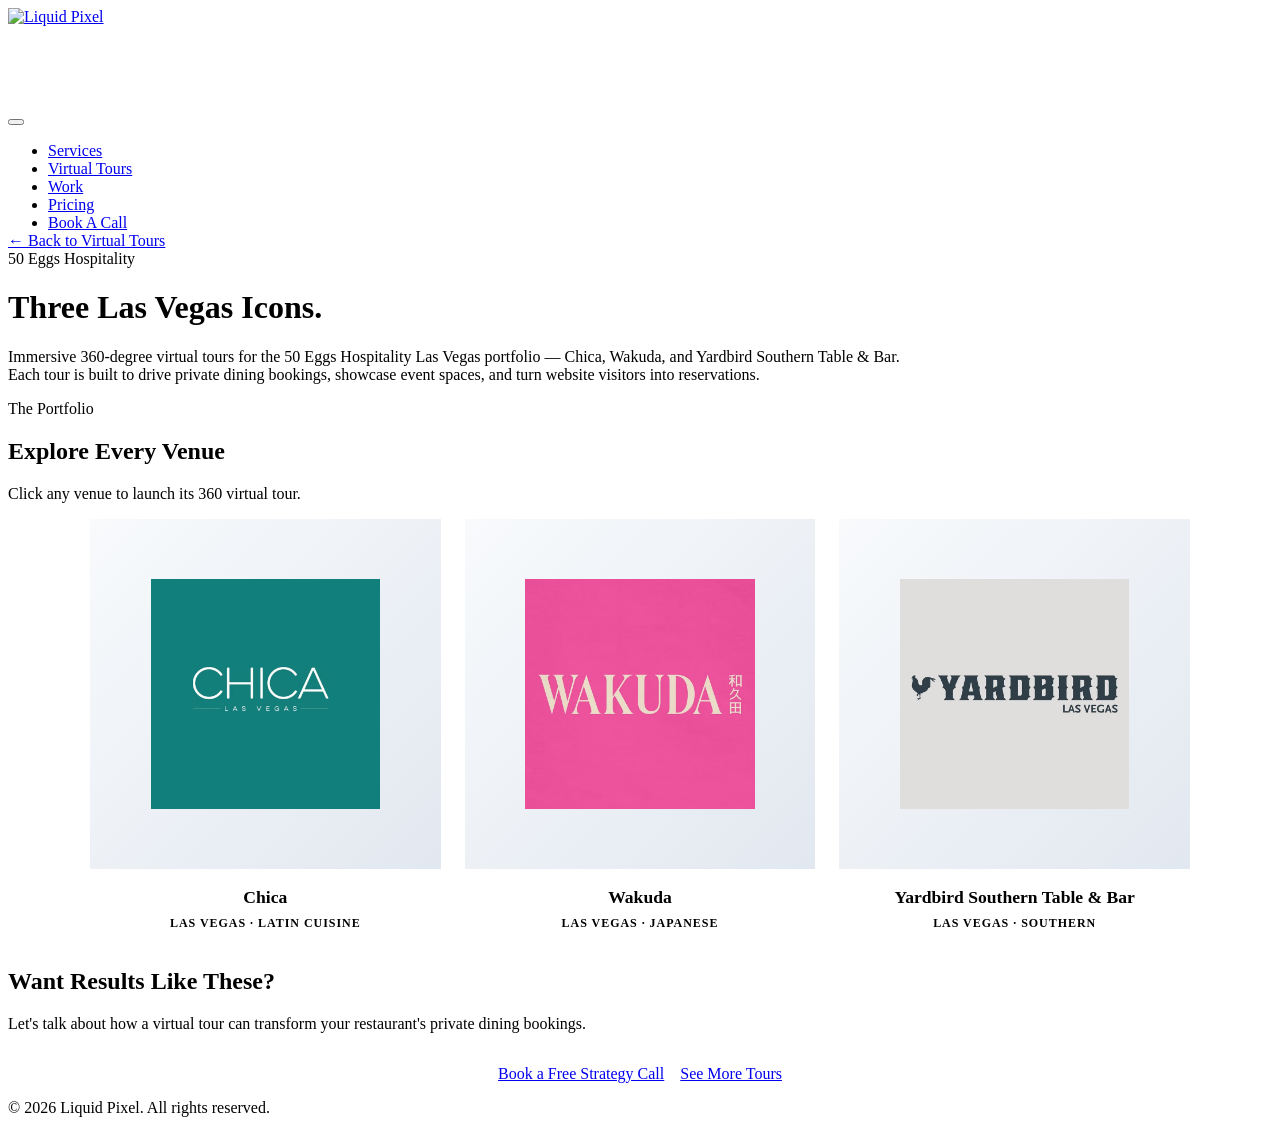
==== 50eggshospitality.html @ f17572f5 "Add Virtual Tours nav + rebuild portfolio gallery with 50+ venues - Add "Virtual Tours" link to navb" ====
<!doctype html>
<html lang="en">
  <head>
    <meta charset="UTF-8" />
    <meta name="viewport" content="width=device-width, initial-scale=1.0, maximum-scale=5.0" />
    <title>50 Eggs Hospitality Virtual Tours | Liquid Pixel</title>

    <meta name="title" content="50 Eggs Hospitality Virtual Tours | Liquid Pixel" />
    <meta name="description" content="Immersive 360-degree virtual tours for 50 Eggs Hospitality venues — Chica, Wakuda, and Yardbird Southern Table &amp; Bar in Las Vegas." />
    <link rel="canonical" href="https://www.liquidpixelagency.com/50eggshospitality" />

    <!-- Google tag (gtag.js) -->
    <script async src="https://www.googletagmanager.com/gtag/js?id=G-KWXNT20QLC"></script>
    <script>
      window.dataLayer = window.dataLayer || [];
      function gtag(){dataLayer.push(arguments);}
      gtag('js', new Date());
      gtag('config', 'G-KWXNT20QLC');
    </script>

    <meta property="og:type" content="website" />
    <meta property="og:url" content="https://www.liquidpixelagency.com/50eggshospitality" />
    <meta property="og:title" content="50 Eggs Hospitality Virtual Tours | Liquid Pixel" />
    <meta property="og:description" content="360-degree virtual tours for Chica, Wakuda, and Yardbird — the 50 Eggs Hospitality Las Vegas portfolio." />
    <meta property="og:image" content="https://www.liquidpixelagency.com/assets/logos/clients/50eggs.avif" />

    <link rel="preconnect" href="https://fonts.googleapis.com" />
    <link rel="preconnect" href="https://fonts.gstatic.com" crossorigin />
    <link href="https://fonts.googleapis.com/css2?family=Inter:wght@400;500;600;700;800&display=swap" rel="stylesheet" />

    <link rel="stylesheet" href="styles.css" />

    <style>
      .venue-grid {
        display: grid;
        grid-template-columns: 1fr;
        gap: 1.5rem;
        max-width: 1100px;
        margin: 0 auto;
      }
      @media (min-width: 640px) { .venue-grid { grid-template-columns: repeat(3, 1fr); } }

      .venue-tile {
        background: var(--surface);
        border: 1px solid var(--border);
        border-radius: var(--radius);
        overflow: hidden;
        text-decoration: none;
        color: inherit;
        display: flex;
        flex-direction: column;
        transition: all 0.3s var(--ease);
      }
      .venue-tile:hover {
        transform: translateY(-4px);
        box-shadow: 0 12px 32px rgba(0, 0, 0, 0.12);
        border-color: rgba(0, 180, 216, 0.4);
      }
      .venue-tile-logo {
        aspect-ratio: 1 / 1;
        background: linear-gradient(135deg, #f8fafc 0%, #e2e8f0 100%);
        display: flex;
        align-items: center;
        justify-content: center;
        padding: 2rem;
      }
      .venue-tile-logo img {
        max-width: 80%;
        max-height: 80%;
        object-fit: contain;
      }
      .venue-tile-label {
        padding: 1.1rem 1.25rem;
        text-align: center;
        border-top: 1px solid var(--border);
      }
      .venue-tile-name {
        font-size: 1.1rem;
        font-weight: 700;
        margin: 0 0 0.25rem 0;
        line-height: 1.25;
      }
      .venue-tile-meta {
        font-size: 0.75rem;
        text-transform: uppercase;
        letter-spacing: 0.08em;
        color: var(--text-light-muted);
        font-weight: 600;
      }
    </style>

    <link href="https://assets.calendly.com/assets/external/widget.css" rel="stylesheet" />
    <script src="https://assets.calendly.com/assets/external/widget.js" type="text/javascript" async></script>
  </head>
  <body>

    <!-- Navigation -->
    <nav class="navbar scrolled">
      <div class="container nav-content">
        <a href="index.html">
          <img src="assets/logos/brand/liquidpixel.png" alt="Liquid Pixel" style="height: 100px; display: block;" />
        </a>
        <button class="nav-toggle" aria-label="Menu"><span></span><span></span><span></span></button>
        <ul class="nav-links" style="margin-bottom: 0">
          <li><a href="index.html#services">Services</a></li>
          <li><a href="virtualtours.html">Virtual Tours</a></li>
          <li><a href="index.html#case-studies">Work</a></li>
          <li><a href="index.html#pricing">Pricing</a></li>
          <li>
            <a href="#" class="btn btn-primary" onclick="Calendly.initPopupWidget({url: 'https://calendly.com/liquidpixeldigitalagency'}); return false;">
              Book A Call
            </a>
          </li>
        </ul>
      </div>
    </nav>

    <main>
      <header class="hero hero-subpage" id="home">
        <div class="container hero-content" style="max-width: 900px;">
          <a href="virtualtours.html" class="back-link">&larr; Back to Virtual Tours</a>
          <div class="hero-label">50 Eggs Hospitality</div>
          <h1 class="main-title slide-up">Three Las Vegas Icons.</h1>
          <p class="hero-desc fade-in-delay">
            Immersive 360-degree virtual tours for the 50 Eggs Hospitality Las Vegas portfolio — Chica, Wakuda, and Yardbird Southern Table &amp; Bar. Each tour is built to drive private dining bookings, showcase event spaces, and turn website visitors into reservations.
          </p>
        </div>
      </header>

      <!-- Venue Grid -->
      <section style="background: var(--bg-deep); border-top: 1px solid var(--border);">
        <div class="container">
          <div class="section-header">
            <span class="section-label">The Portfolio</span>
            <h2 class="section-title">Explore Every Venue</h2>
            <p class="section-subtitle">Click any venue to launch its 360 virtual tour.</p>
          </div>

          <div class="venue-grid">

            <a class="venue-tile" href="https://thedigitaluproar.s3.us-east-2.amazonaws.com/ChicaLV/index.htm" target="_blank" rel="noopener">
              <div class="venue-tile-logo"><img src="assets/logos/50eggs_venues/50eggs_chica.avif" alt="Chica Las Vegas" /></div>
              <div class="venue-tile-label">
                <p class="venue-tile-name">Chica</p>
                <span class="venue-tile-meta">Las Vegas &middot; Latin Cuisine</span>
              </div>
            </a>

            <a class="venue-tile" href="https://thedigitaluproar.s3.us-east-2.amazonaws.com/WAKUDALasVegas/index.htm" target="_blank" rel="noopener">
              <div class="venue-tile-logo"><img src="assets/logos/50eggs_venues/50eggs_wakuda.avif" alt="Wakuda Las Vegas" /></div>
              <div class="venue-tile-label">
                <p class="venue-tile-name">Wakuda</p>
                <span class="venue-tile-meta">Las Vegas &middot; Japanese</span>
              </div>
            </a>

            <a class="venue-tile" href="https://thedigitaluproar.s3.us-east-2.amazonaws.com/YardbirdLV/index.htm" target="_blank" rel="noopener">
              <div class="venue-tile-logo"><img src="assets/logos/50eggs_venues/50eggs_yardbird.avif" alt="Yardbird Southern Table & Bar Las Vegas" /></div>
              <div class="venue-tile-label">
                <p class="venue-tile-name">Yardbird Southern Table &amp; Bar</p>
                <span class="venue-tile-meta">Las Vegas &middot; Southern</span>
              </div>
            </a>

          </div>
        </div>
      </section>

      <!-- CTA -->
      <section>
        <div class="container">
          <div class="about-content text-center">
            <h2 class="section-title">Want Results Like These?</h2>
            <p class="section-subtitle" style="margin: 0 auto 2rem;">Let's talk about how a virtual tour can transform your restaurant's private dining bookings.</p>
            <div style="display: flex; gap: 1rem; justify-content: center; flex-wrap: wrap;">
              <a href="#" onclick="Calendly.initPopupWidget({url: 'https://calendly.com/liquidpixeldigitalagency'}); return false;" class="btn btn-primary lg">
                Book a Free Strategy Call
              </a>
              <a href="virtualtours.html" class="btn btn-secondary lg">See More Tours</a>
            </div>
          </div>
        </div>
      </section>
    </main>

    <!-- Footer -->
    <footer class="contact" id="contact">
      <div class="container">
        <div class="footer-inner">
          <div class="footer-bottom">
            <p>&copy; <span id="current-year">2026</span> Liquid Pixel. All rights reserved.</p>
          </div>
        </div>
      </div>
    </footer>

    <script src="script.js"></script>
  </body>
</html>
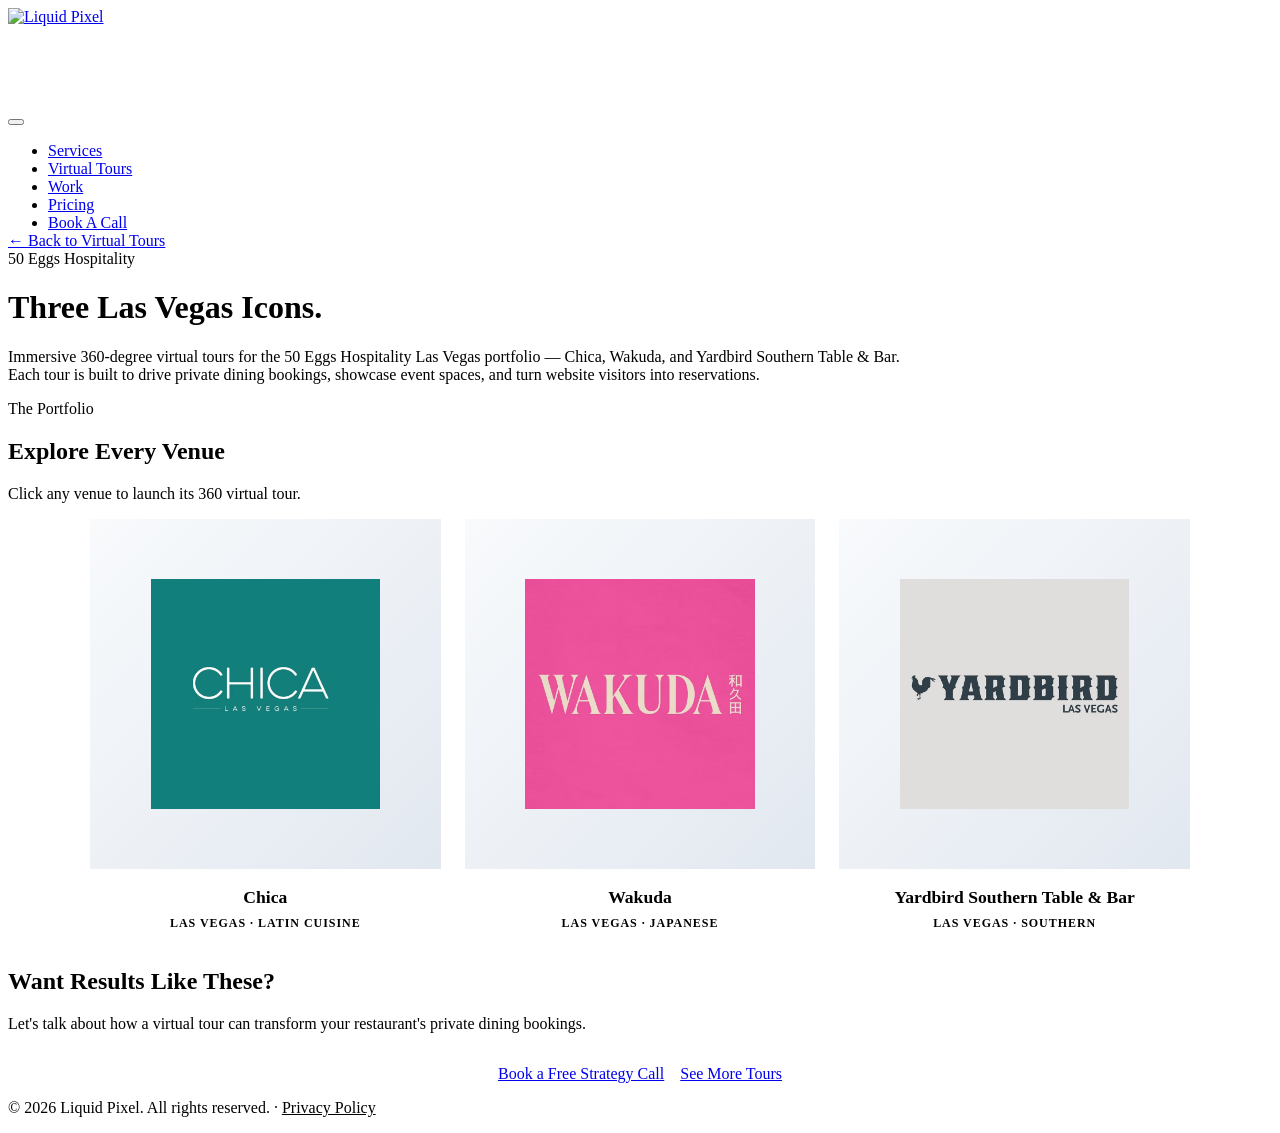
==== commit 30bacf04: "Fix dead Book A Call: point all Calendly links at calendly.com/rccepeda Every "Book A Call" button o" ====
--- a/50eggshospitality.html
+++ b/50eggshospitality.html
@@ -7,7 +7,7 @@
 
     <meta name="title" content="50 Eggs Hospitality Virtual Tours | Liquid Pixel" />
     <meta name="description" content="Immersive 360-degree virtual tours for 50 Eggs Hospitality venues — Chica, Wakuda, and Yardbird Southern Table &amp; Bar in Las Vegas." />
-    <link rel="canonical" href="https://www.liquidpixelagency.com/50eggshospitality" />
+    <link rel="canonical" href="https://liquidpixel.io/50eggshospitality" />
 
     <!-- Google tag (gtag.js) -->
     <script async src="https://www.googletagmanager.com/gtag/js?id=G-KWXNT20QLC"></script>
@@ -19,10 +19,10 @@
     </script>
 
     <meta property="og:type" content="website" />
-    <meta property="og:url" content="https://www.liquidpixelagency.com/50eggshospitality" />
+    <meta property="og:url" content="https://liquidpixel.io/50eggshospitality" />
     <meta property="og:title" content="50 Eggs Hospitality Virtual Tours | Liquid Pixel" />
     <meta property="og:description" content="360-degree virtual tours for Chica, Wakuda, and Yardbird — the 50 Eggs Hospitality Las Vegas portfolio." />
-    <meta property="og:image" content="https://www.liquidpixelagency.com/assets/logos/clients/50eggs.avif" />
+    <meta property="og:image" content="https://liquidpixel.io/assets/logos/clients/50eggs.avif" />
 
     <link rel="preconnect" href="https://fonts.googleapis.com" />
     <link rel="preconnect" href="https://fonts.gstatic.com" crossorigin />
@@ -91,6 +91,8 @@
 
     <link href="https://assets.calendly.com/assets/external/widget.css" rel="stylesheet" />
     <script src="https://assets.calendly.com/assets/external/widget.js" type="text/javascript" async></script>
+      <meta name="referrer" content="strict-origin-when-cross-origin" />
+    <meta http-equiv="Content-Security-Policy" content="default-src 'self'; script-src 'self' 'unsafe-inline' https://www.googletagmanager.com https://assets.calendly.com; style-src 'self' 'unsafe-inline' https://assets.calendly.com https://fonts.googleapis.com; font-src 'self' data: https://fonts.gstatic.com; img-src 'self' data: https:; frame-src https://calendly.com https://*.calendly.com https://player.vimeo.com; connect-src 'self' https://www.google-analytics.com https://*.google-analytics.com https://*.analytics.google.com https://www.googletagmanager.com https://calendly.com https://*.calendly.com; base-uri 'self'; form-action 'self' https://calendly.com; object-src 'none'" />
   </head>
   <body>
 
@@ -107,7 +109,7 @@
           <li><a href="index.html#case-studies">Work</a></li>
           <li><a href="index.html#pricing">Pricing</a></li>
           <li>
-            <a href="#" class="btn btn-primary" onclick="Calendly.initPopupWidget({url: 'https://calendly.com/liquidpixeldigitalagency'}); return false;">
+            <a href="#" class="btn btn-primary" onclick="Calendly.initPopupWidget({url: 'https://calendly.com/rccepeda'}); return false;">
               Book A Call
             </a>
           </li>
@@ -173,7 +175,7 @@
             <h2 class="section-title">Want Results Like These?</h2>
             <p class="section-subtitle" style="margin: 0 auto 2rem;">Let's talk about how a virtual tour can transform your restaurant's private dining bookings.</p>
             <div style="display: flex; gap: 1rem; justify-content: center; flex-wrap: wrap;">
-              <a href="#" onclick="Calendly.initPopupWidget({url: 'https://calendly.com/liquidpixeldigitalagency'}); return false;" class="btn btn-primary lg">
+              <a href="#" onclick="Calendly.initPopupWidget({url: 'https://calendly.com/rccepeda'}); return false;" class="btn btn-primary lg">
                 Book a Free Strategy Call
               </a>
               <a href="virtualtours.html" class="btn btn-secondary lg">See More Tours</a>
@@ -188,7 +190,7 @@
       <div class="container">
         <div class="footer-inner">
           <div class="footer-bottom">
-            <p>&copy; <span id="current-year">2026</span> Liquid Pixel. All rights reserved.</p>
+            <p>&copy; <span id="current-year">2026</span> Liquid Pixel. All rights reserved. &middot; <a href="privacy.html" style="color:inherit;text-decoration:underline;">Privacy Policy</a></p>
           </div>
         </div>
       </div>
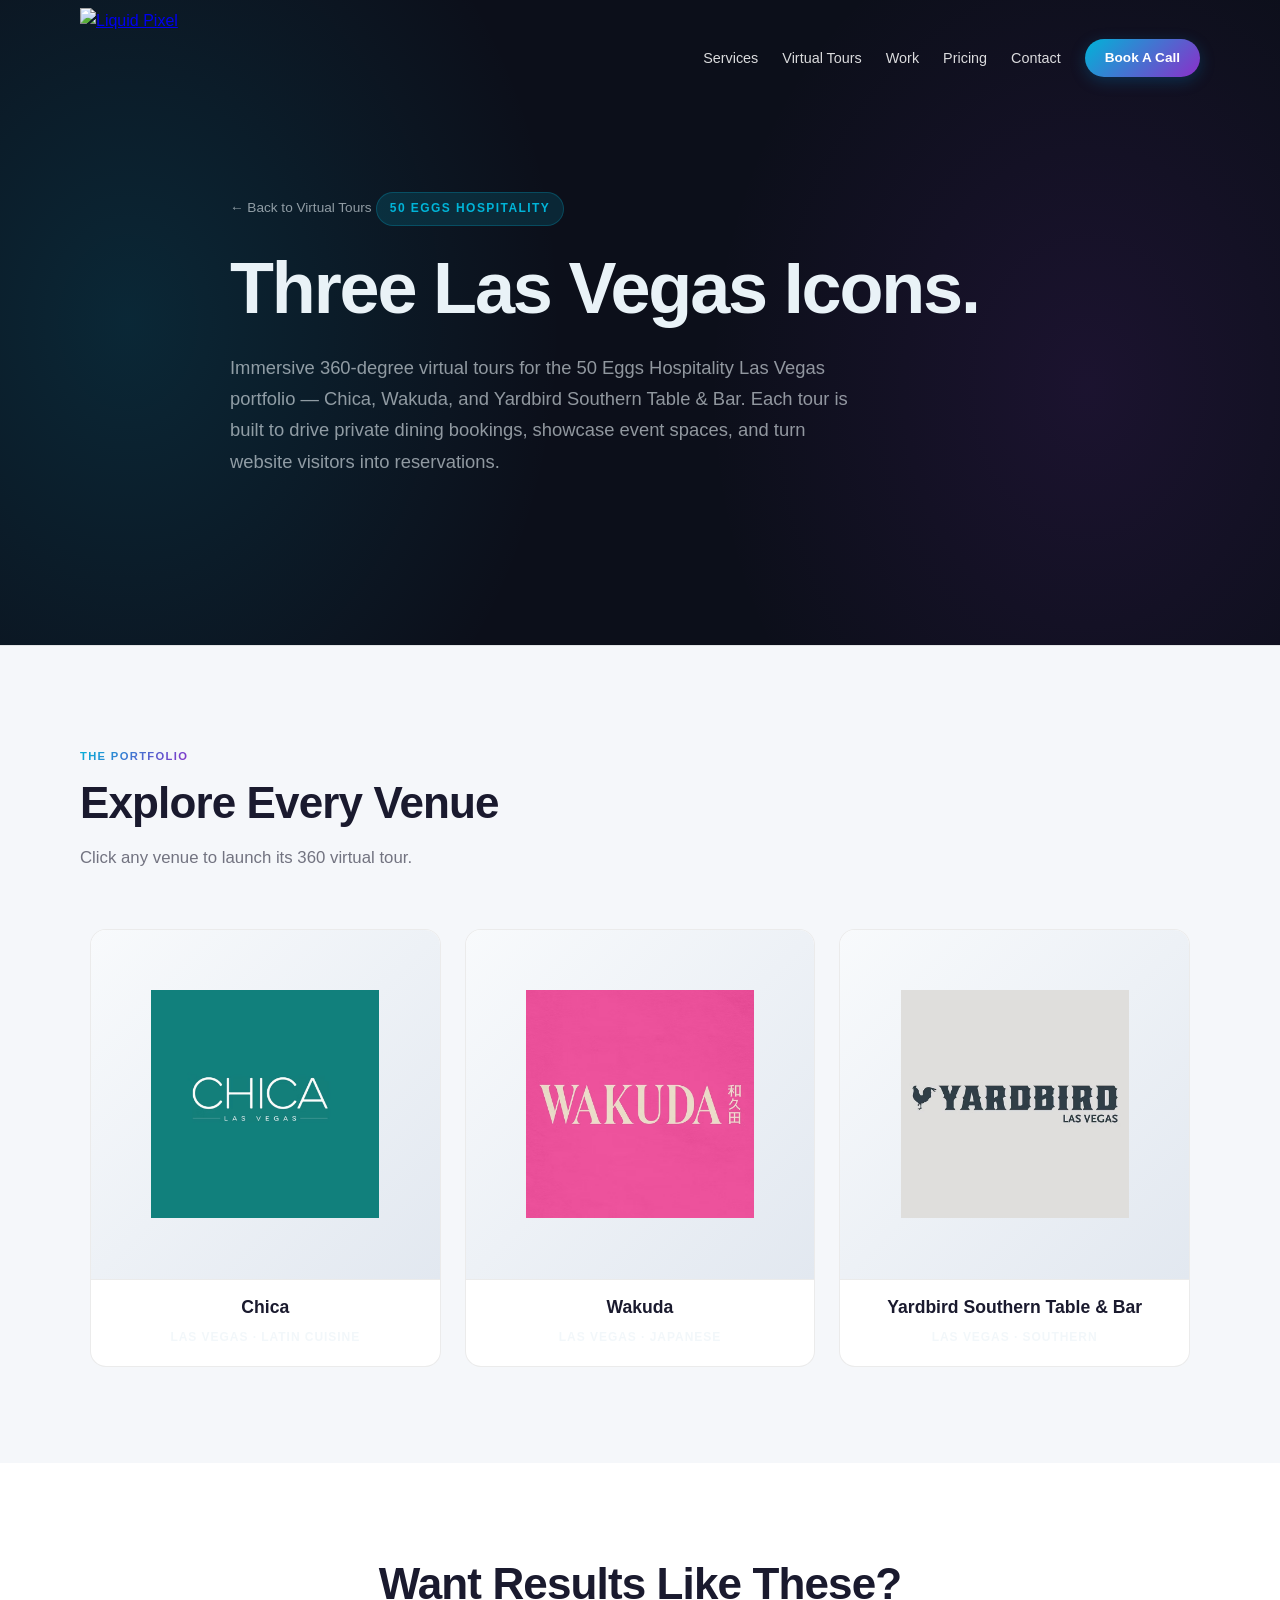
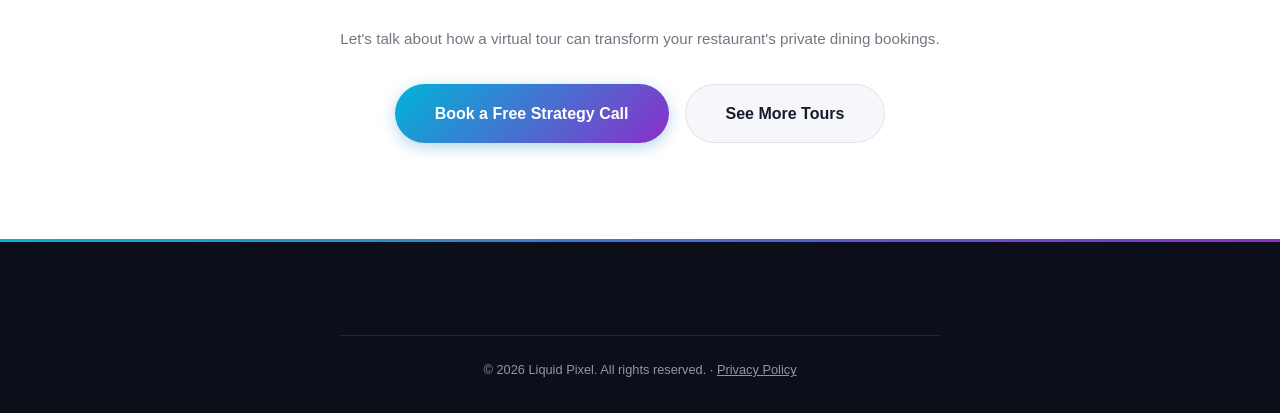
==== commit 229190e7: "Add /contact page with quote form; fix mobile menu sitewide Contact form (Web3Forms — liquidpixel.io" ====
--- a/50eggshospitality.html
+++ b/50eggshospitality.html
@@ -93,7 +93,103 @@
     <script src="https://assets.calendly.com/assets/external/widget.js" type="text/javascript" async></script>
       <meta name="referrer" content="strict-origin-when-cross-origin" />
     <meta http-equiv="Content-Security-Policy" content="default-src 'self'; script-src 'self' 'unsafe-inline' https://www.googletagmanager.com https://assets.calendly.com; style-src 'self' 'unsafe-inline' https://assets.calendly.com https://fonts.googleapis.com; font-src 'self' data: https://fonts.gstatic.com; img-src 'self' data: https:; frame-src https://calendly.com https://*.calendly.com https://player.vimeo.com; connect-src 'self' https://www.google-analytics.com https://*.google-analytics.com https://*.analytics.google.com https://www.googletagmanager.com https://calendly.com https://*.calendly.com; base-uri 'self'; form-action 'self' https://calendly.com; object-src 'none'" />
-  </head>
+    <!-- Structured data added 2026-09-22 (OPS-LT06: every page carries schema).
+       CollectionPage + ItemList generated FROM THIS PAGE'S OWN MARKUP, so it cannot
+       drift from what is actually listed. NOT VideoObject: these are 360 walkthroughs
+       hosted on S3, not video, and false markup is worse than none. -->
+  <script type="application/ld+json">
+{
+  "@context": "https://schema.org",
+  "@graph": [
+    {
+      "@type": "BreadcrumbList",
+      "itemListElement": [
+        {
+          "@type": "ListItem",
+          "position": 1,
+          "name": "Home",
+          "item": "https://liquidpixel.io/"
+        },
+        {
+          "@type": "ListItem",
+          "position": 2,
+          "name": "Virtual Tours",
+          "item": "https://liquidpixel.io/virtualtours"
+        },
+        {
+          "@type": "ListItem",
+          "position": 3,
+          "name": "50 Eggs Hospitality Virtual Tours",
+          "item": "https://liquidpixel.io/50eggshospitality"
+        }
+      ]
+    },
+    {
+      "@type": "CollectionPage",
+      "@id": "https://liquidpixel.io/50eggshospitality",
+      "name": "50 Eggs Hospitality Virtual Tours",
+      "url": "https://liquidpixel.io/50eggshospitality",
+      "description": "Immersive 360-degree virtual tours for 50 Eggs Hospitality venues — Chica, Wakuda, and Yardbird Southern Table & Bar in Las Vegas.",
+      "isPartOf": {
+        "@type": "WebSite",
+        "name": "Liquid Pixel",
+        "url": "https://liquidpixel.io/"
+      },
+      "provider": {
+        "@type": "Organization",
+        "name": "Liquid Pixel",
+        "url": "https://liquidpixel.io/"
+      },
+      "mainEntity": {
+        "@type": "ItemList",
+        "numberOfItems": 3,
+        "itemListElement": [
+          {
+            "@type": "ListItem",
+            "position": 1,
+            "item": {
+              "@type": "CreativeWork",
+              "name": "Chica",
+              "url": "https://thedigitaluproar.s3.us-east-2.amazonaws.com/ChicaLV/index.htm",
+              "creator": {
+                "@type": "Organization",
+                "name": "Liquid Pixel"
+              }
+            }
+          },
+          {
+            "@type": "ListItem",
+            "position": 2,
+            "item": {
+              "@type": "CreativeWork",
+              "name": "Wakuda",
+              "url": "https://thedigitaluproar.s3.us-east-2.amazonaws.com/WAKUDALasVegas/index.htm",
+              "creator": {
+                "@type": "Organization",
+                "name": "Liquid Pixel"
+              }
+            }
+          },
+          {
+            "@type": "ListItem",
+            "position": 3,
+            "item": {
+              "@type": "CreativeWork",
+              "name": "Yardbird Southern Table & Bar",
+              "url": "https://thedigitaluproar.s3.us-east-2.amazonaws.com/YardbirdLV/index.htm",
+              "creator": {
+                "@type": "Organization",
+                "name": "Liquid Pixel"
+              }
+            }
+          }
+        ]
+      }
+    }
+  ]
+}
+  </script>
+</head>
   <body>
 
     <!-- Navigation -->
@@ -108,6 +204,7 @@
           <li><a href="virtualtours.html">Virtual Tours</a></li>
           <li><a href="index.html#case-studies">Work</a></li>
           <li><a href="index.html#pricing">Pricing</a></li>
+          <li><a href="contact.html">Contact</a></li>
           <li>
             <a href="#" class="btn btn-primary" onclick="Calendly.initPopupWidget({url: 'https://calendly.com/rccepeda'}); return false;">
               Book A Call
--- a/styles.css
+++ b/styles.css
@@ -0,0 +1,1455 @@
+/* ━━━━━━━━━━━━━━━━━━━━━━━━━━━━━━━━━━━━━━━━━━
+   Liquid Pixel — Creative Edition
+   Bold gradients, animated accents, agency energy
+   Revert: rename styles-base.css -> styles.css
+   ━━━━━━━━━━━━━━━━━━━━━━━━━━━━━━━━━━━━━━━━━━ */
+
+:root {
+  --bg: #ffffff;
+  --bg-deep: #f5f7fa;
+  --bg-dark: #0c0f1a;
+  --surface: #ffffff;
+  --surface-hover: #f0f2f5;
+  --surface-dark: #161b2e;
+  --border: rgba(0, 0, 0, 0.08);
+  --border-hover: rgba(0, 0, 0, 0.15);
+  --border-light: rgba(255, 255, 255, 0.1);
+  --primary: #0077B6;
+  --primary-soft: rgba(0, 119, 182, 0.1);
+  --secondary: #8B2FC9;
+  --secondary-soft: rgba(139, 47, 201, 0.1);
+  --cyan: #00B4D8;
+  --magenta: #C850C0;
+  --accent-gradient: linear-gradient(135deg, #00B4D8, #8B2FC9);
+  --accent-gradient-wide: linear-gradient(135deg, #00B4D8, #0077B6, #8B2FC9, #C850C0);
+  --text: #1a1a2e;
+  --text-muted: rgba(26, 26, 46, 0.6);
+  --text-dim: rgba(26, 26, 46, 0.4);
+  --text-light: #e9f2f7;
+  --text-light-muted: rgba(233, 242, 247, 0.6);
+  --font: "Inter", -apple-system, BlinkMacSystemFont, sans-serif;
+  --ease: cubic-bezier(0.25, 0.8, 0.25, 1);
+  --radius: 16px;
+  --radius-sm: 10px;
+}
+
+* { margin: 0; padding: 0; box-sizing: border-box; }
+
+html {
+  scroll-behavior: smooth;
+  -webkit-font-smoothing: antialiased;
+  -moz-osx-font-smoothing: grayscale;
+}
+
+body {
+  font-family: var(--font);
+  background: var(--bg);
+  color: var(--text);
+  line-height: 1.6;
+  overflow-x: hidden;
+}
+
+/* ── Layout ── */
+.container {
+  width: 100%;
+  max-width: 1200px;
+  margin: 0 auto;
+  padding: 0 1.5rem;
+}
+
+/* ── Typography ── */
+h1, h2, h3, h4 {
+  line-height: 1.15;
+  font-weight: 700;
+  letter-spacing: -0.02em;
+}
+
+.section-title {
+  font-size: 2.25rem;
+  margin-bottom: 1rem;
+}
+
+.section-subtitle {
+  color: var(--text-muted);
+  font-size: 1.05rem;
+  line-height: 1.7;
+  max-width: 600px;
+}
+
+.text-center { text-align: center; }
+.text-center .section-subtitle { margin: 0 auto; }
+
+/* ── Gradient Text Utility ── */
+.gradient-text {
+  background: var(--accent-gradient);
+  -webkit-background-clip: text;
+  -webkit-text-fill-color: transparent;
+  background-clip: text;
+}
+
+/* ── Buttons ── */
+.btn {
+  display: inline-flex;
+  align-items: center;
+  justify-content: center;
+  padding: 0.75rem 1.5rem;
+  border-radius: 50px;
+  font-weight: 600;
+  font-size: 0.9rem;
+  text-decoration: none;
+  transition: all 0.3s var(--ease);
+  cursor: pointer;
+  border: none;
+  font-family: var(--font);
+}
+
+.btn-primary {
+  background: var(--accent-gradient);
+  color: #fff;
+  box-shadow: 0 4px 15px rgba(0, 119, 182, 0.3);
+}
+.btn-primary:hover {
+  transform: translateY(-2px);
+  box-shadow: 0 6px 25px rgba(0, 119, 182, 0.4);
+}
+
+.btn-gradient {
+  background: var(--accent-gradient);
+  color: #fff;
+  box-shadow: 0 4px 15px rgba(139, 47, 201, 0.3);
+}
+.btn-gradient:hover {
+  transform: translateY(-2px);
+  box-shadow: 0 6px 25px rgba(139, 47, 201, 0.4);
+}
+
+.btn-secondary {
+  background: var(--bg-deep);
+  color: var(--text);
+  border: 1px solid var(--border);
+}
+.btn-secondary:hover {
+  background: var(--surface-hover);
+  border-color: var(--border-hover);
+  transform: translateY(-1px);
+}
+
+.btn-outline {
+  background: transparent;
+  color: var(--text);
+  border: 2px solid var(--border-hover);
+}
+.btn-outline:hover {
+  border-color: var(--primary);
+  color: var(--primary);
+  transform: translateY(-1px);
+}
+
+/* Light variant for dark sections */
+.btn-outline-light {
+  background: transparent;
+  color: var(--text-light);
+  border: 2px solid var(--border-light);
+}
+.btn-outline-light:hover {
+  border-color: var(--cyan);
+  color: var(--cyan);
+  transform: translateY(-1px);
+}
+
+.btn.lg {
+  padding: 1rem 2.5rem;
+  font-size: 1rem;
+}
+
+/* ── Navbar ── */
+.navbar {
+  position: fixed;
+  top: 0;
+  width: 100%;
+  z-index: 100;
+  padding: 0.5rem 0;
+  background: transparent;
+  transition: all 0.3s var(--ease);
+}
+
+/* 🔴 backdrop-filter must NOT sit on .navbar itself.
+   backdrop-filter (like transform/filter/perspective) makes the element a
+   CONTAINING BLOCK for position:fixed descendants — which trapped the
+   full-screen mobile menu (.nav-links, position:fixed; inset:0) inside the
+   116px bar. The menu opened but rendered as a squashed horizontal strip.
+   It broke on every subpage, and on the homepage the moment a visitor
+   scrolled far enough for .scrolled to be applied.
+   Fix: paint the blur on a pseudo-element, which has no fixed descendants. */
+.navbar.scrolled {
+  background: transparent;
+  border-bottom: 1px solid var(--border);
+  box-shadow: 0 1px 3px rgba(0, 0, 0, 0.05);
+}
+
+.navbar.scrolled::before {
+  content: "";
+  position: absolute;
+  inset: 0;
+  z-index: -1;
+  background: rgba(255, 255, 255, 0.92);
+  backdrop-filter: blur(20px);
+  -webkit-backdrop-filter: blur(20px);
+}
+
+.nav-content {
+  display: flex;
+  align-items: center;
+  justify-content: space-between;
+}
+
+.nav-links {
+  display: flex;
+  list-style: none;
+  align-items: center;
+  gap: 1.5rem;
+}
+
+.nav-links a:not(.btn) {
+  color: #ffffff;
+  text-decoration: none;
+  font-weight: 500;
+  font-size: 0.9rem;
+  opacity: 0.85;
+  transition: opacity 0.2s, color 0.3s;
+}
+.nav-links a:not(.btn):hover {
+  opacity: 1;
+}
+
+.navbar.scrolled .nav-links a:not(.btn) {
+  color: var(--text);
+}
+
+.nav-links a.btn {
+  padding: 0.5rem 1.25rem;
+  font-size: 0.85rem;
+  width: auto;
+}
+
+/* ── Mobile Nav ── */
+.nav-toggle {
+  display: none;
+  background: none;
+  border: none;
+  cursor: pointer;
+  padding: 0.5rem;
+  z-index: 101;
+}
+
+.nav-toggle span {
+  display: block;
+  width: 24px;
+  height: 2px;
+  background: #fff;
+  margin: 5px 0;
+  transition: all 0.3s var(--ease);
+}
+
+.navbar.scrolled .nav-toggle span {
+  background: var(--text);
+}
+
+@media (max-width: 767px) {
+  .nav-toggle {
+    display: block;
+  }
+
+  .nav-links {
+    display: none;
+    position: fixed;
+    top: 0;
+    left: 0;
+    right: 0;
+    bottom: 0;
+    background: rgba(12, 15, 26, 0.97);
+    backdrop-filter: blur(20px);
+    flex-direction: column;
+    justify-content: center;
+    align-items: center;
+    gap: 2rem;
+    z-index: 100;
+  }
+
+  .nav-links.open {
+    display: flex;
+  }
+
+  .nav-links a:not(.btn) {
+    color: #fff !important;
+    font-size: 1.25rem;
+    opacity: 1;
+  }
+
+  .nav-links a.btn {
+    padding: 0.75rem 2rem;
+    font-size: 1rem;
+  }
+
+  .nav-toggle.open span:nth-child(1) {
+    transform: rotate(45deg) translate(5px, 5px);
+  }
+  .nav-toggle.open span:nth-child(2) {
+    opacity: 0;
+  }
+  .nav-toggle.open span:nth-child(3) {
+    transform: rotate(-45deg) translate(5px, -5px);
+  }
+}
+
+/* ── Hero — Full gradient dark section ── */
+.hero {
+  min-height: 100vh;
+  display: flex;
+  align-items: center;
+  padding: 10rem 0 6rem;
+  position: relative;
+  background: var(--bg-dark);
+  color: var(--text-light);
+  overflow: hidden;
+}
+
+.hero::before {
+  content: "";
+  position: absolute;
+  top: -50%;
+  left: -30%;
+  width: 80%;
+  height: 200%;
+  background: radial-gradient(ellipse, rgba(0, 180, 216, 0.15) 0%, transparent 60%);
+  pointer-events: none;
+  animation: heroGlow1 8s ease-in-out infinite alternate;
+}
+
+.hero::after {
+  content: "";
+  position: absolute;
+  bottom: -50%;
+  right: -20%;
+  width: 70%;
+  height: 180%;
+  background: radial-gradient(ellipse, rgba(139, 47, 201, 0.12) 0%, transparent 60%);
+  pointer-events: none;
+  animation: heroGlow2 10s ease-in-out infinite alternate;
+}
+
+@keyframes heroGlow1 {
+  0% { transform: translate(0, 0) scale(1); }
+  100% { transform: translate(5%, 3%) scale(1.1); }
+}
+
+@keyframes heroGlow2 {
+  0% { transform: translate(0, 0) scale(1); }
+  100% { transform: translate(-4%, -2%) scale(1.05); }
+}
+
+.hero-content {
+  position: relative;
+  z-index: 1;
+  max-width: 800px;
+}
+
+.hero-label {
+  display: inline-block;
+  font-size: 0.75rem;
+  font-weight: 600;
+  text-transform: uppercase;
+  letter-spacing: 0.12em;
+  color: var(--cyan);
+  margin-bottom: 1.5rem;
+  padding: 0.4rem 0.8rem;
+  background: rgba(0, 180, 216, 0.15);
+  border: 1px solid rgba(0, 180, 216, 0.25);
+  border-radius: 50px;
+}
+
+.main-title {
+  font-size: 3rem;
+  font-weight: 800;
+  margin-bottom: 1.5rem;
+  letter-spacing: -0.03em;
+  line-height: 1.08;
+  color: var(--text-light);
+}
+
+.hero-desc {
+  font-size: 1.1rem;
+  color: var(--text-light-muted);
+  margin-bottom: 2.5rem;
+  line-height: 1.7;
+  max-width: 620px;
+}
+
+.hero-ctas {
+  display: flex;
+  gap: 1rem;
+  flex-wrap: wrap;
+}
+
+.hero-ctas .btn-secondary {
+  background: rgba(255, 255, 255, 0.08);
+  color: var(--text-light);
+  border: 1px solid rgba(255, 255, 255, 0.15);
+}
+.hero-ctas .btn-secondary:hover {
+  background: rgba(255, 255, 255, 0.15);
+  border-color: rgba(255, 255, 255, 0.3);
+}
+
+/* ── Trusted By — gradient divider ── */
+.trusted-by {
+  padding: 3rem 0;
+  position: relative;
+  background: var(--bg);
+}
+
+.trusted-by::before {
+  content: "";
+  position: absolute;
+  top: 0;
+  left: 0;
+  right: 0;
+  height: 3px;
+  background: var(--accent-gradient);
+}
+
+.trusted-logos {
+  display: flex;
+  justify-content: center;
+  align-items: center;
+  gap: 3rem;
+  flex-wrap: wrap;
+}
+
+.trusted-logo {
+  height: 70px;
+  width: auto;
+  object-fit: contain;
+  opacity: 0.5;
+  filter: grayscale(100%);
+  transition: all 0.4s var(--ease);
+}
+.trusted-logo:hover {
+  opacity: 1;
+  filter: grayscale(0%);
+  transform: scale(1.05);
+}
+.driscoll-logo { height: 55px; }
+
+/* ── Section Spacing ── */
+section {
+  padding: 6rem 0;
+}
+
+.section-header {
+  margin-bottom: 3.5rem;
+}
+
+.section-label {
+  display: inline-block;
+  font-size: 0.7rem;
+  font-weight: 700;
+  text-transform: uppercase;
+  letter-spacing: 0.12em;
+  background: var(--accent-gradient);
+  -webkit-background-clip: text;
+  -webkit-text-fill-color: transparent;
+  background-clip: text;
+  margin-bottom: 0.75rem;
+}
+
+/* Dark section variant */
+.section-dark {
+  background: var(--bg-dark);
+  color: var(--text-light);
+}
+
+.section-dark .section-title {
+  color: var(--text-light);
+}
+
+.section-dark .section-subtitle,
+.section-dark p {
+  color: var(--text-light-muted);
+}
+
+/* ── Cards ── */
+.card {
+  background: var(--surface);
+  border: 1px solid var(--border);
+  border-radius: var(--radius);
+  padding: 2rem;
+  transition: all 0.3s var(--ease);
+}
+.card:hover {
+  border-color: var(--border-hover);
+  transform: translateY(-2px);
+  box-shadow: 0 8px 30px rgba(0, 0, 0, 0.08);
+}
+
+/* ── Tours Carousel — dark section ── */
+.tours {
+  background: var(--bg-dark);
+  color: var(--text-light);
+  border: none;
+  position: relative;
+  overflow: hidden;
+}
+
+.tours::before {
+  content: "";
+  position: absolute;
+  top: 0;
+  left: 0;
+  right: 0;
+  height: 3px;
+  background: var(--accent-gradient);
+}
+
+.tours .section-title {
+  color: var(--text-light);
+}
+
+.carousel-container {
+  position: relative;
+  overflow: hidden;
+}
+
+.carousel-track {
+  display: flex;
+  overflow-x: auto;
+  scroll-snap-type: x mandatory;
+  scroll-behavior: smooth;
+  gap: 1.5rem;
+  padding: 0.5rem 0 2rem;
+  scrollbar-width: none;
+}
+.carousel-track::-webkit-scrollbar { display: none; }
+
+.carousel-card {
+  flex: 0 0 85%;
+  scroll-snap-align: start;
+  background: var(--surface-dark);
+  border: 1px solid var(--border-light);
+  border-radius: var(--radius);
+  overflow: hidden;
+  transition: all 0.3s var(--ease);
+}
+.carousel-card:hover {
+  border-color: rgba(0, 180, 216, 0.3);
+  transform: translateY(-4px);
+  box-shadow: 0 12px 40px rgba(0, 0, 0, 0.3);
+}
+
+.tour-image {
+  height: 200px;
+  width: 100%;
+  background-size: cover;
+  background-position: center;
+}
+
+.modern-gradient-1 { background: linear-gradient(135deg, #00B4D8 0%, #0077B6 100%); }
+.modern-gradient-2 { background: linear-gradient(135deg, #6B21A8 0%, #C850C0 100%); }
+.modern-gradient-3 { background: linear-gradient(135deg, #0077B6 0%, #8B2FC9 100%); }
+
+.tour-info {
+  padding: 1.5rem;
+}
+.tour-info h3 {
+  font-size: 1.1rem;
+  margin-bottom: 0.5rem;
+  font-weight: 600;
+  color: var(--text-light);
+}
+.tour-info p {
+  color: var(--text-light-muted);
+  font-size: 0.9rem;
+  line-height: 1.6;
+}
+
+.carousel-btn { display: none; }
+
+/* ── Services Grid — gradient border cards ── */
+.services-grid {
+  display: grid;
+  grid-template-columns: 1fr;
+  gap: 1.25rem;
+}
+
+.service-card {
+  background: var(--surface);
+  border-radius: var(--radius);
+  padding: 2rem;
+  display: flex;
+  flex-direction: column;
+  position: relative;
+  transition: all 0.3s var(--ease);
+  border: 1px solid var(--border);
+}
+
+.service-card::before {
+  content: "";
+  position: absolute;
+  top: 0;
+  left: 0;
+  right: 0;
+  height: 3px;
+  background: var(--accent-gradient);
+  border-radius: var(--radius) var(--radius) 0 0;
+  opacity: 0;
+  transition: opacity 0.3s;
+}
+
+.service-card:hover {
+  transform: translateY(-4px);
+  box-shadow: 0 12px 40px rgba(0, 0, 0, 0.08);
+  border-color: transparent;
+}
+
+.service-card:hover::before {
+  opacity: 1;
+}
+
+.service-icon {
+  font-size: 1.75rem;
+  margin-bottom: 1rem;
+  width: 52px;
+  height: 52px;
+  display: flex;
+  align-items: center;
+  justify-content: center;
+  background: var(--accent-gradient);
+  border-radius: var(--radius-sm);
+  color: #fff;
+}
+
+.service-card h3 {
+  font-size: 1.15rem;
+  font-weight: 700;
+  margin-bottom: 0.75rem;
+  color: var(--text);
+}
+
+.service-card p {
+  color: var(--text-muted);
+  font-size: 0.9rem;
+  line-height: 1.7;
+}
+
+.service-card .btn {
+  margin-top: auto;
+}
+
+/* ── Industries — dark section ── */
+.industries-scroll {
+  display: flex;
+  gap: 1rem;
+  overflow-x: auto;
+  padding: 0.5rem 0 1rem;
+  scroll-snap-type: x mandatory;
+  scrollbar-width: none;
+}
+.industries-scroll::-webkit-scrollbar { display: none; }
+
+.industry-card {
+  flex: 0 0 280px;
+  scroll-snap-align: start;
+  background: var(--surface);
+  border: 1px solid var(--border);
+  border-radius: var(--radius);
+  padding: 2rem;
+  transition: all 0.3s var(--ease);
+}
+.industry-card:hover {
+  transform: translateY(-2px);
+  box-shadow: 0 8px 30px rgba(0, 0, 0, 0.06);
+}
+
+.industry-card h3 {
+  font-size: 1.05rem;
+  font-weight: 700;
+  margin-bottom: 0.75rem;
+  background: var(--accent-gradient);
+  -webkit-background-clip: text;
+  -webkit-text-fill-color: transparent;
+  background-clip: text;
+}
+.industry-card p {
+  color: var(--text-muted);
+  font-size: 0.9rem;
+  line-height: 1.6;
+}
+
+/* ── FAQ ── */
+.faq-list {
+  max-width: 700px;
+  margin: 0 auto;
+  display: flex;
+  flex-direction: column;
+  gap: 0;
+}
+
+.faq-item {
+  border-bottom: 1px solid var(--border);
+  padding: 1.5rem 0;
+}
+
+.faq-item summary {
+  font-weight: 600;
+  font-size: 1rem;
+  cursor: pointer;
+  list-style: none;
+  display: flex;
+  justify-content: space-between;
+  align-items: center;
+  color: var(--text);
+  transition: color 0.2s;
+}
+.faq-item summary::-webkit-details-marker { display: none; }
+
+.faq-item summary:hover {
+  color: var(--primary);
+}
+
+.faq-item summary .faq-toggle {
+  color: var(--text-dim);
+  font-size: 1.25rem;
+  transition: transform 0.3s, color 0.3s;
+}
+
+.faq-item[open] summary .faq-toggle {
+  transform: rotate(45deg);
+  color: var(--secondary);
+}
+
+.faq-item p {
+  margin-top: 1rem;
+  color: var(--text-muted);
+  font-size: 0.9rem;
+  line-height: 1.7;
+}
+
+/* ── Case Studies ── */
+.case-studies-grid {
+  display: grid;
+  grid-template-columns: 1fr;
+  gap: 1.5rem;
+}
+
+.case-card {
+  background: var(--surface);
+  border: 1px solid var(--border);
+  border-radius: var(--radius);
+  padding: 2rem;
+  display: flex;
+  flex-direction: column;
+  position: relative;
+  transition: all 0.3s var(--ease);
+}
+.case-card:hover {
+  transform: translateY(-2px);
+  box-shadow: 0 8px 30px rgba(0, 0, 0, 0.08);
+}
+
+.case-card .case-logo {
+  position: absolute;
+  top: 1.5rem;
+  right: 1.5rem;
+  height: 65px;
+  width: auto;
+  object-fit: contain;
+  opacity: 0.6;
+  transition: opacity 0.3s;
+}
+
+.case-card:hover .case-logo {
+  opacity: 0.9;
+}
+
+.case-card h3 {
+  font-size: 1.25rem;
+  font-weight: 700;
+  margin-bottom: 0.25rem;
+  padding-right: 60px;
+}
+
+.case-card .case-venue {
+  font-size: 0.85rem;
+  font-weight: 500;
+  color: var(--text-muted);
+  margin-bottom: 1.5rem;
+}
+
+.case-section-label {
+  font-size: 0.7rem;
+  font-weight: 700;
+  text-transform: uppercase;
+  letter-spacing: 0.1em;
+  color: var(--text-dim);
+  margin-bottom: 0.5rem;
+}
+
+.case-card .case-text {
+  font-size: 0.9rem;
+  color: var(--text-muted);
+  line-height: 1.6;
+  margin-bottom: 1.25rem;
+}
+
+.case-card .btn {
+  margin-top: auto;
+}
+
+.case-metrics {
+  display: flex;
+  gap: 2rem;
+  padding: 1.25rem 0;
+  border-top: 1px solid var(--border);
+  border-bottom: 1px solid var(--border);
+  margin-bottom: 1.5rem;
+}
+
+.metric {
+  text-align: center;
+}
+.metric-value {
+  display: block;
+  font-size: 1.5rem;
+  font-weight: 800;
+  background: var(--accent-gradient);
+  -webkit-background-clip: text;
+  -webkit-text-fill-color: transparent;
+  background-clip: text;
+}
+.metric-label {
+  font-size: 0.75rem;
+  color: var(--text-dim);
+  text-transform: uppercase;
+  letter-spacing: 0.05em;
+}
+
+/* ── Pricing — featured card with gradient border ── */
+.pricing-grid {
+  display: grid;
+  grid-template-columns: 1fr;
+  gap: 1rem;
+  align-items: stretch;
+}
+
+.pricing-card {
+  background: var(--surface);
+  border: 1px solid var(--border);
+  border-radius: var(--radius);
+  padding: 2rem;
+  display: flex;
+  flex-direction: column;
+  transition: all 0.3s var(--ease);
+}
+.pricing-card:hover {
+  transform: translateY(-2px);
+  box-shadow: 0 8px 30px rgba(0, 0, 0, 0.08);
+}
+
+.pricing-card.featured {
+  border: none;
+  position: relative;
+  background: var(--surface);
+}
+
+.pricing-card.featured::before {
+  content: "";
+  position: absolute;
+  inset: 0;
+  border-radius: var(--radius);
+  padding: 2px;
+  background: var(--accent-gradient);
+  -webkit-mask: linear-gradient(#fff 0 0) content-box, linear-gradient(#fff 0 0);
+  -webkit-mask-composite: xor;
+  mask-composite: exclude;
+  pointer-events: none;
+}
+
+.pricing-card.featured:hover {
+  box-shadow: 0 12px 40px rgba(0, 119, 182, 0.15);
+}
+
+.pricing-card h3 {
+  font-size: 1.1rem;
+  font-weight: 700;
+  margin-bottom: 0.5rem;
+}
+
+.pricing-amount {
+  font-size: 2rem;
+  font-weight: 800;
+  background: var(--accent-gradient);
+  -webkit-background-clip: text;
+  -webkit-text-fill-color: transparent;
+  background-clip: text;
+  margin-bottom: 1.5rem;
+}
+
+.feature-list {
+  list-style: none;
+  margin: 0 0 2rem;
+  display: flex;
+  flex-direction: column;
+  gap: 0.75rem;
+  flex-grow: 1;
+}
+
+.feature-list li {
+  font-size: 0.9rem;
+  color: var(--text-muted);
+  padding-left: 1.5rem;
+  position: relative;
+}
+.feature-list li::before {
+  content: "";
+  position: absolute;
+  left: 0;
+  top: 0.5em;
+  width: 6px;
+  height: 6px;
+  background: var(--accent-gradient);
+  border-radius: 50%;
+}
+
+/* ── About ── */
+.about-content {
+  max-width: 700px;
+  margin: 0 auto;
+}
+
+.about-content .lead {
+  font-size: 1.2rem;
+  font-weight: 400;
+  color: var(--text);
+  margin-bottom: 1.5rem;
+  line-height: 1.7;
+}
+
+.about-content p {
+  color: var(--text-muted);
+  font-size: 0.95rem;
+  line-height: 1.7;
+  margin-bottom: 1rem;
+}
+
+.about-tagline {
+  font-weight: 700;
+  font-size: 1.1rem;
+  background: var(--accent-gradient);
+  -webkit-background-clip: text;
+  -webkit-text-fill-color: transparent;
+  background-clip: text;
+  margin-top: 1.5rem;
+  padding-top: 1.5rem;
+  border-top: 2px solid transparent;
+  border-image: var(--accent-gradient) 1;
+}
+
+/* ── Footer — dark with gradient top ── */
+.contact {
+  padding: 6rem 0 2rem;
+  background: var(--bg-dark);
+  color: var(--text-light);
+  position: relative;
+}
+
+.contact::before {
+  content: "";
+  position: absolute;
+  top: 0;
+  left: 0;
+  right: 0;
+  height: 3px;
+  background: var(--accent-gradient);
+}
+
+.footer-inner {
+  text-align: center;
+  max-width: 600px;
+  margin: 0 auto;
+}
+
+.footer-inner h2 {
+  font-size: 2rem;
+  margin-bottom: 1rem;
+  letter-spacing: -0.02em;
+  color: var(--text-light);
+}
+
+.footer-inner > p {
+  color: var(--text-light-muted);
+  margin-bottom: 2rem;
+  font-size: 1rem;
+}
+
+.contact-links {
+  display: flex;
+  gap: 1rem;
+  justify-content: center;
+  flex-wrap: wrap;
+  margin-bottom: 3rem;
+}
+
+.contact-links .btn-outline {
+  color: var(--text-light);
+  border-color: var(--border-light);
+}
+.contact-links .btn-outline:hover {
+  border-color: var(--cyan);
+  color: var(--cyan);
+}
+
+.footer-bottom {
+  border-top: 1px solid var(--border-light);
+  padding-top: 1.5rem;
+  text-align: center;
+  color: var(--text-light-muted);
+  font-size: 0.8rem;
+}
+
+/* ── Sub-page Hero (shorter) ── */
+.hero-subpage {
+  min-height: auto;
+  padding: 10rem 0 4rem;
+}
+
+.hero-subpage .hero-content {
+  max-width: 900px;
+}
+
+/* ── Tour Embed ── */
+.tour-embed {
+  width: 100%;
+  border-radius: var(--radius);
+  overflow: hidden;
+  border: 1px solid var(--border);
+  margin-bottom: 2rem;
+}
+
+.tour-embed iframe {
+  width: 100%;
+  height: 500px;
+  border: none;
+}
+
+/* ── Tour Grid (sub-pages) ── */
+.tour-grid {
+  display: grid;
+  grid-template-columns: 1fr;
+  gap: 2rem;
+}
+
+.tour-card {
+  background: var(--surface);
+  border: 1px solid var(--border);
+  border-radius: var(--radius);
+  overflow: hidden;
+  transition: all 0.3s var(--ease);
+}
+.tour-card:hover {
+  transform: translateY(-4px);
+  box-shadow: 0 12px 40px rgba(0, 0, 0, 0.1);
+}
+
+.tour-card-image {
+  height: 220px;
+  background-size: cover;
+  background-position: center;
+}
+
+.tour-card-body {
+  padding: 1.5rem;
+}
+
+.tour-card-body h3 {
+  font-size: 1.15rem;
+  margin-bottom: 0.5rem;
+}
+
+.tour-card-body p {
+  color: var(--text-muted);
+  font-size: 0.9rem;
+  line-height: 1.6;
+  margin-bottom: 1rem;
+}
+
+/* ── Back Link ── */
+.back-link {
+  display: inline-flex;
+  align-items: center;
+  gap: 0.5rem;
+  color: var(--text-light-muted);
+  text-decoration: none;
+  font-size: 0.85rem;
+  font-weight: 500;
+  margin-bottom: 1.5rem;
+  transition: color 0.2s;
+}
+.back-link:hover {
+  color: var(--cyan);
+}
+
+/* ── Animations ── */
+.fade-in {
+  animation: fadeIn 0.8s ease-out forwards;
+  opacity: 0;
+}
+.fade-in-delay {
+  animation: fadeIn 0.8s ease-out 0.3s forwards;
+  opacity: 0;
+}
+.slide-up {
+  animation: slideUp 0.8s ease-out forwards;
+  opacity: 0;
+  transform: translateY(20px);
+}
+
+@keyframes fadeIn { to { opacity: 1; } }
+@keyframes slideUp { to { opacity: 1; transform: translateY(0); } }
+
+/* ── Responsive ── */
+
+@media (min-width: 768px) {
+  .container { padding: 0 2.5rem; }
+  .section-title { font-size: 2.75rem; }
+
+  .main-title { font-size: 4rem; }
+  .hero { padding: 12rem 0 8rem; }
+  .hero-desc { font-size: 1.15rem; }
+
+  .carousel-card { flex: 0 0 calc(50% - 0.75rem); }
+  .tour-image { height: 240px; }
+
+  .carousel-btn {
+    display: flex;
+    align-items: center;
+    justify-content: center;
+    position: absolute;
+    top: 50%;
+    transform: translateY(-50%);
+    width: 40px;
+    height: 40px;
+    background: var(--surface-dark);
+    border: 1px solid var(--border-light);
+    color: var(--text-light);
+    border-radius: 50%;
+    cursor: pointer;
+    z-index: 10;
+    transition: all 0.2s;
+    font-size: 0.9rem;
+  }
+  .carousel-btn:hover {
+    background: rgba(0, 180, 216, 0.2);
+    border-color: var(--cyan);
+    color: var(--cyan);
+  }
+  .carousel-btn.prev { left: -0.5rem; }
+  .carousel-btn.next { right: -0.5rem; }
+
+  .services-grid {
+    grid-template-columns: repeat(2, 1fr);
+    gap: 1.5rem;
+  }
+
+  .case-studies-grid {
+    grid-template-columns: repeat(2, 1fr);
+  }
+
+  .pricing-grid {
+    grid-template-columns: repeat(3, 1fr);
+    gap: 1.5rem;
+  }
+
+  .tour-grid {
+    grid-template-columns: repeat(2, 1fr);
+  }
+
+  .tour-embed iframe {
+    height: 600px;
+  }
+
+  .trusted-logo { height: 90px; }
+  .driscoll-logo { height: 70px; }
+}
+
+@media (min-width: 1024px) {
+  .main-title { font-size: 4.5rem; }
+
+  .carousel-card { flex: 0 0 calc(33.333% - 1rem); }
+  .carousel-container { padding: 0 3rem; }
+  .carousel-btn.prev { left: 0; }
+  .carousel-btn.next { right: 0; }
+
+  .tour-grid {
+    grid-template-columns: repeat(3, 1fr);
+  }
+}
+
+/* ━━━ Reviews Marquee ━━━ */
+#reviews {
+  padding: 4rem 0 2rem;
+}
+
+.reviews-marquee {
+  width: 100%;
+  max-width: 1140px;
+  margin: 0 auto;
+  padding: 0 2rem;
+}
+
+.reviews-marquee::-webkit-scrollbar {
+  height: 4px;
+}
+
+.reviews-marquee::-webkit-scrollbar-track {
+  background: transparent;
+}
+
+.reviews-marquee::-webkit-scrollbar-thumb {
+  background: var(--accent);
+  border-radius: 4px;
+}
+
+.reviews-track {
+  display: flex;
+  gap: 1.5rem;
+  justify-content: center;
+  flex-wrap: wrap;
+  padding: 0.5rem 0;
+}
+
+.review-card {
+  flex-shrink: 0;
+  width: 340px;
+  background: var(--bg-deep);
+  border: 1px solid var(--border);
+  border-radius: 12px;
+  padding: 1.8rem;
+  transition: border-color 0.3s ease;
+}
+
+.review-card:hover {
+  border-color: var(--accent);
+}
+
+.review-stars {
+  color: #f5a623;
+  font-size: 1.2rem;
+  margin-bottom: 0.8rem;
+  letter-spacing: 0.1em;
+}
+
+.review-text {
+  color: var(--text-secondary);
+  font-size: 0.92rem;
+  line-height: 1.6;
+  margin-bottom: 1rem;
+  font-style: italic;
+}
+
+.review-author {
+  color: var(--text-dim);
+  font-size: 0.8rem;
+  font-weight: 600;
+  text-transform: uppercase;
+  letter-spacing: 0.08em;
+}
+
+.review-company {
+  color: var(--accent);
+  font-size: 0.75rem;
+  font-weight: 500;
+  margin-top: 0.25rem;
+  letter-spacing: 0.04em;
+}
+
+@keyframes marquee-scroll {
+  0% { transform: translateX(0); }
+  100% { transform: translateX(-50%); }
+}
+
+/* ━━━ Hero Video ━━━ */
+.hero-video {
+  margin-top: 2.5rem;
+  max-width: 800px;
+  width: 100%;
+}
+
+.video-wrapper {
+  position: relative;
+  padding-bottom: 56.25%; /* 16:9 */
+  height: 0;
+  overflow: hidden;
+  border-radius: 12px;
+  border: 1px solid var(--border);
+  box-shadow: 0 0 40px rgba(0, 180, 216, 0.15);
+}
+
+.video-wrapper iframe {
+  position: absolute;
+  top: 0;
+  left: 0;
+  width: 100%;
+  height: 100%;
+}
+
+/* ══════════════════════════════════════════════════════════════════════════
+   CONTACT FORM  (2026-09-28) — #get-started
+   ══════════════════════════════════════════════════════════════════════════ */
+.lp-form {
+  max-width: 720px;
+  margin: 3rem auto 0;
+  display: grid;
+  gap: 1.25rem;
+}
+
+/* minmax(0,…) not 1fr: a bare 1fr resolves to minmax(auto,1fr), which honours
+   an input's intrinsic min-width and blows the grid past its container. */
+.lp-row {
+  display: grid;
+  grid-template-columns: repeat(2, minmax(0, 1fr));
+  gap: 1.25rem;
+}
+
+.lp-field { display: flex; flex-direction: column; gap: 0.5rem; min-width: 0; }
+
+.lp-field label {
+  font-size: 0.875rem;
+  font-weight: 600;
+  color: var(--text);
+  letter-spacing: 0.01em;
+}
+
+.lp-req { color: var(--secondary); }
+
+.lp-form input,
+.lp-form select,
+.lp-form textarea {
+  width: 100%;
+  min-width: 0;
+  padding: 0.9rem 1rem;
+  font-family: var(--font);
+  font-size: 1rem;
+  color: var(--text);
+  background: var(--surface);
+  border: 1px solid var(--border);
+  border-radius: 12px;
+  transition: border-color 0.18s, box-shadow 0.18s;
+  -webkit-appearance: none;
+  appearance: none;
+}
+
+.lp-form textarea { resize: vertical; min-height: 120px; }
+
+.lp-form select {
+  background-image: url("data:image/svg+xml;charset=utf-8,%3Csvg xmlns='http://www.w3.org/2000/svg' viewBox='0 0 12 8'%3E%3Cpath fill='none' stroke='%231a1a2e' stroke-width='1.6' d='M1 1.5 6 6.5l5-5'/%3E%3C/svg%3E");
+  background-repeat: no-repeat;
+  background-position: right 1rem center;
+  background-size: 12px;
+  padding-right: 2.6rem;
+}
+
+.lp-form input:focus,
+.lp-form select:focus,
+.lp-form textarea:focus {
+  outline: none;
+  border-color: var(--cyan);
+  box-shadow: 0 0 0 3px rgba(0, 180, 216, 0.16);
+}
+
+.lp-form input:user-invalid,
+.lp-form select:user-invalid { border-color: #d64550; }
+
+/* Honeypot. Kept off-screen rather than display:none so bots that skip hidden
+   fields still fill it. Never use visibility/hidden here. */
+.lp-hp {
+  position: absolute !important;
+  left: -9999px;
+  /* !important because .lp-form input{width:100%} outranks this selector and
+     was stretching the honeypot to the full container width. */
+  width: 1px !important;
+  height: 1px;
+  opacity: 0;
+}
+
+.lp-submit {
+  justify-self: start;
+  min-width: 200px;
+  /* The shared .btn renders 41px here — under the 44px tap-target minimum,
+     on the one button that matters most. */
+  min-height: 48px;
+}
+.lp-submit[disabled] { opacity: 0.6; cursor: progress; }
+
+.lp-result {
+  display: none;
+  padding: 1rem 1.15rem;
+  border-radius: 12px;
+  font-size: 0.95rem;
+  line-height: 1.6;
+}
+.lp-result.is-shown { display: block; }
+.lp-result.is-ok {
+  background: rgba(0, 180, 216, 0.09);
+  border: 1px solid rgba(0, 180, 216, 0.35);
+  color: var(--text);
+}
+.lp-result.is-err {
+  background: rgba(214, 69, 80, 0.07);
+  border: 1px solid rgba(214, 69, 80, 0.38);
+  color: var(--text);
+}
+.lp-result a { color: var(--primary); font-weight: 600; }
+
+.lp-alt {
+  margin: 1.75rem auto 0;
+  text-align: center;
+  font-size: 0.95rem;
+  color: var(--text);
+  opacity: 0.8;
+}
+.lp-alt a { color: var(--primary); font-weight: 600; }
+
+@media (max-width: 640px) {
+  .lp-row { grid-template-columns: minmax(0, 1fr); }
+  .lp-submit { justify-self: stretch; width: 100%; }
+}
+
+/* Contact page — the three standing facts under the form. */
+.lp-facts {
+  max-width: 720px;
+  margin: 2.5rem auto 0;
+  display: grid;
+  grid-template-columns: repeat(3, minmax(0, 1fr));
+  gap: 1.25rem;
+  padding-top: 2rem;
+  border-top: 1px solid var(--border);
+}
+.lp-facts div { display: flex; flex-direction: column; gap: 0.35rem; text-align: center; }
+.lp-facts strong {
+  font-size: 0.75rem;
+  text-transform: uppercase;
+  letter-spacing: 0.08em;
+  color: var(--primary);
+}
+.lp-facts span { font-size: 0.925rem; line-height: 1.55; opacity: 0.85; }
+
+@media (max-width: 640px) {
+  .lp-facts { grid-template-columns: minmax(0, 1fr); gap: 1.5rem; }
+}
+
+/* Contact page: the form section is the FIRST element on the page, and the
+   fixed navbar is 117px tall while section padding is only 6rem (96px) — the
+   "CONTACT" label rendered 15px UNDER the bar at every width. Measured, not
+   guessed. Scoped to this page so the homepage, where the same section sits
+   far down the page, is unaffected. */
+body.page-contact main > section:first-child { padding-top: 9.5rem; }
